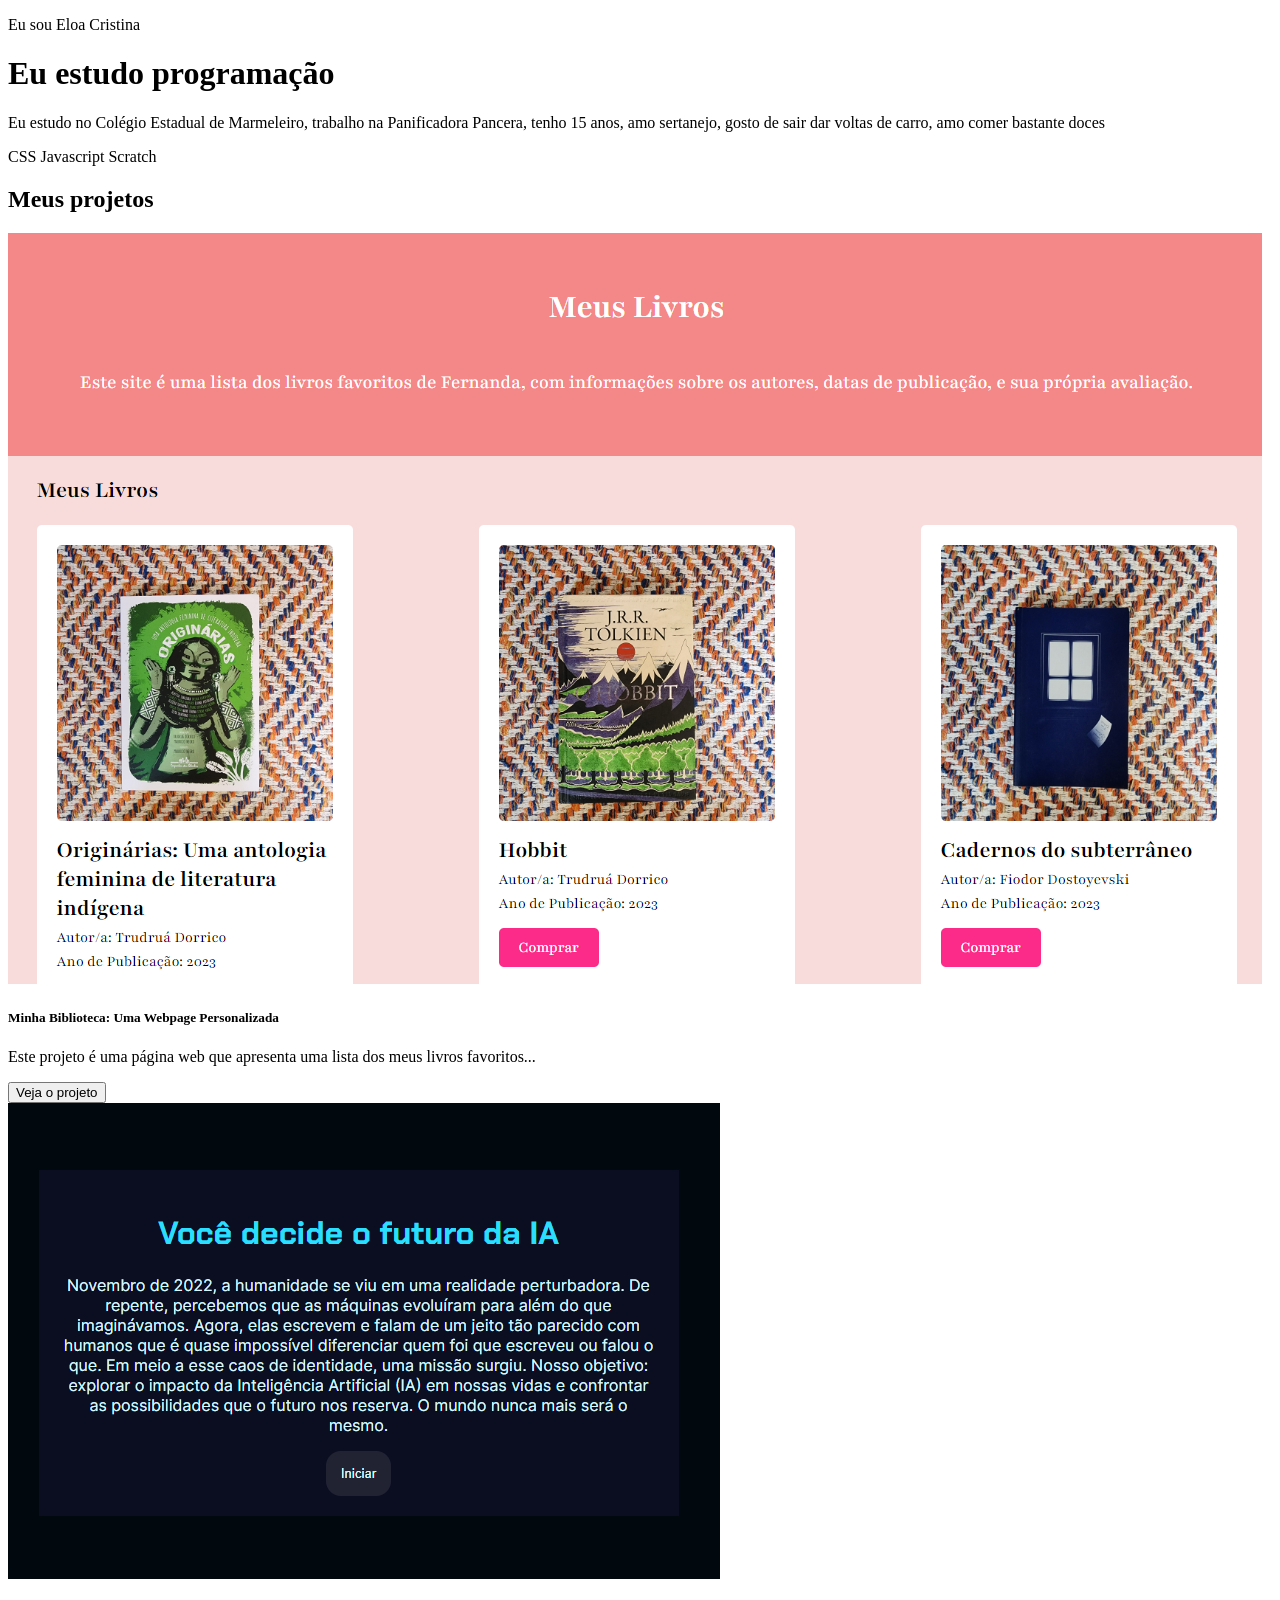
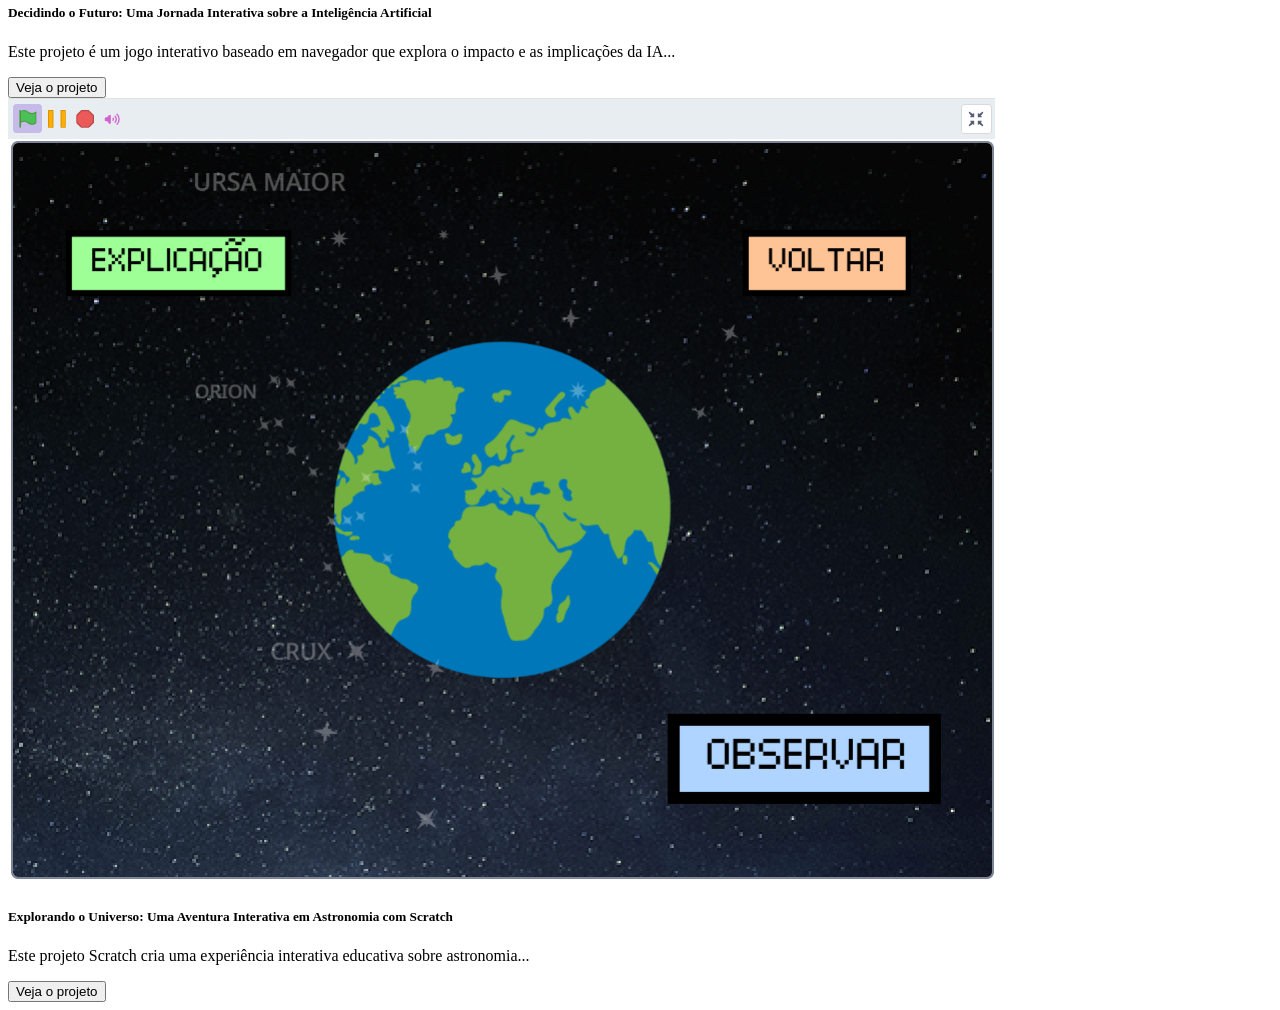
==== index.html @ abef5f3c "teste" ====
<!DOCTYPE html>
<html lang="pt-br">
<head>
    <meta charset="UTF-8">
    <meta name="viewport" content="width=device-width, initial-scale=1.0">
    <title>Portfolio da Eloa</title>
</head>
<body>
    <header>
        <p class="destaque">Eu sou Eloa Cristina</p>
        <h1> Eu estudo programação</h1>
        <p>Eu estudo no Colégio Estadual de Marmeleiro, trabalho na Panificadora Pancera, tenho 15 anos, amo sertanejo, gosto de sair dar voltas de carro, amo comer bastante doces</p>
    <div class="selos">
    <span class="selo"></span>
    <span class="selo">CSS</span>
    <span class="selo">Javascript</span>
    <span class="selo">Scratch</span>
    </div>
    </header>
    <main class="conteiner">
        <h2>Meus projetos</h2>
        <div class="linha">
        <!-- Projeto 1 -->
        <div class="cartao">
        <img src="img/projeto-1.png" alt="Imagem do projeto de biblioteca virtual">
        <div class="corpo-cartao">
        <h5>Minha Biblioteca: Uma Webpage Personalizada</h5>
        <p>Este projeto é uma página web que apresenta uma lista dos meus livros favoritos...</p>
        <button class="botao-link" onclick="abrirModal('modal1')">Veja o projeto</button>
        </div>
        </div>
        <!-- Projeto 2 -->
        <div class="cartao">
        <img src="img/projeto-2.png" alt="Imagem do projeto de IA interativa">
        <div class="corpo-cartao">
        <h5>Decidindo o Futuro: Uma Jornada Interativa sobre a Inteligência Artificial</h5>
        <p>Este projeto é um jogo interativo baseado em navegador que explora o impacto e as implicações da IA...</p>
        <button class="botao-link" onclick="abrirModal('modal2')">Veja o projeto</button>
        </div>
        </div>
        <!-- Projeto 3 -->
        <div class="cartao">
        <img src="img/projeto-3.png" alt="Imagem do projeto de astronomia com Scratch">
        <div class="corpo-cartao">
        <h5>Explorando o Universo: Uma Aventura Interativa em Astronomia com Scratch</h5>
        <p>Este projeto Scratch cria uma experiência interativa educativa sobre astronomia...</p>
        <button class="botao-link" onclick="abrirModal('modal3')">Veja o projeto</button>
        </div>
        </div>
        </div>
        </main>
    </body>
    </html>
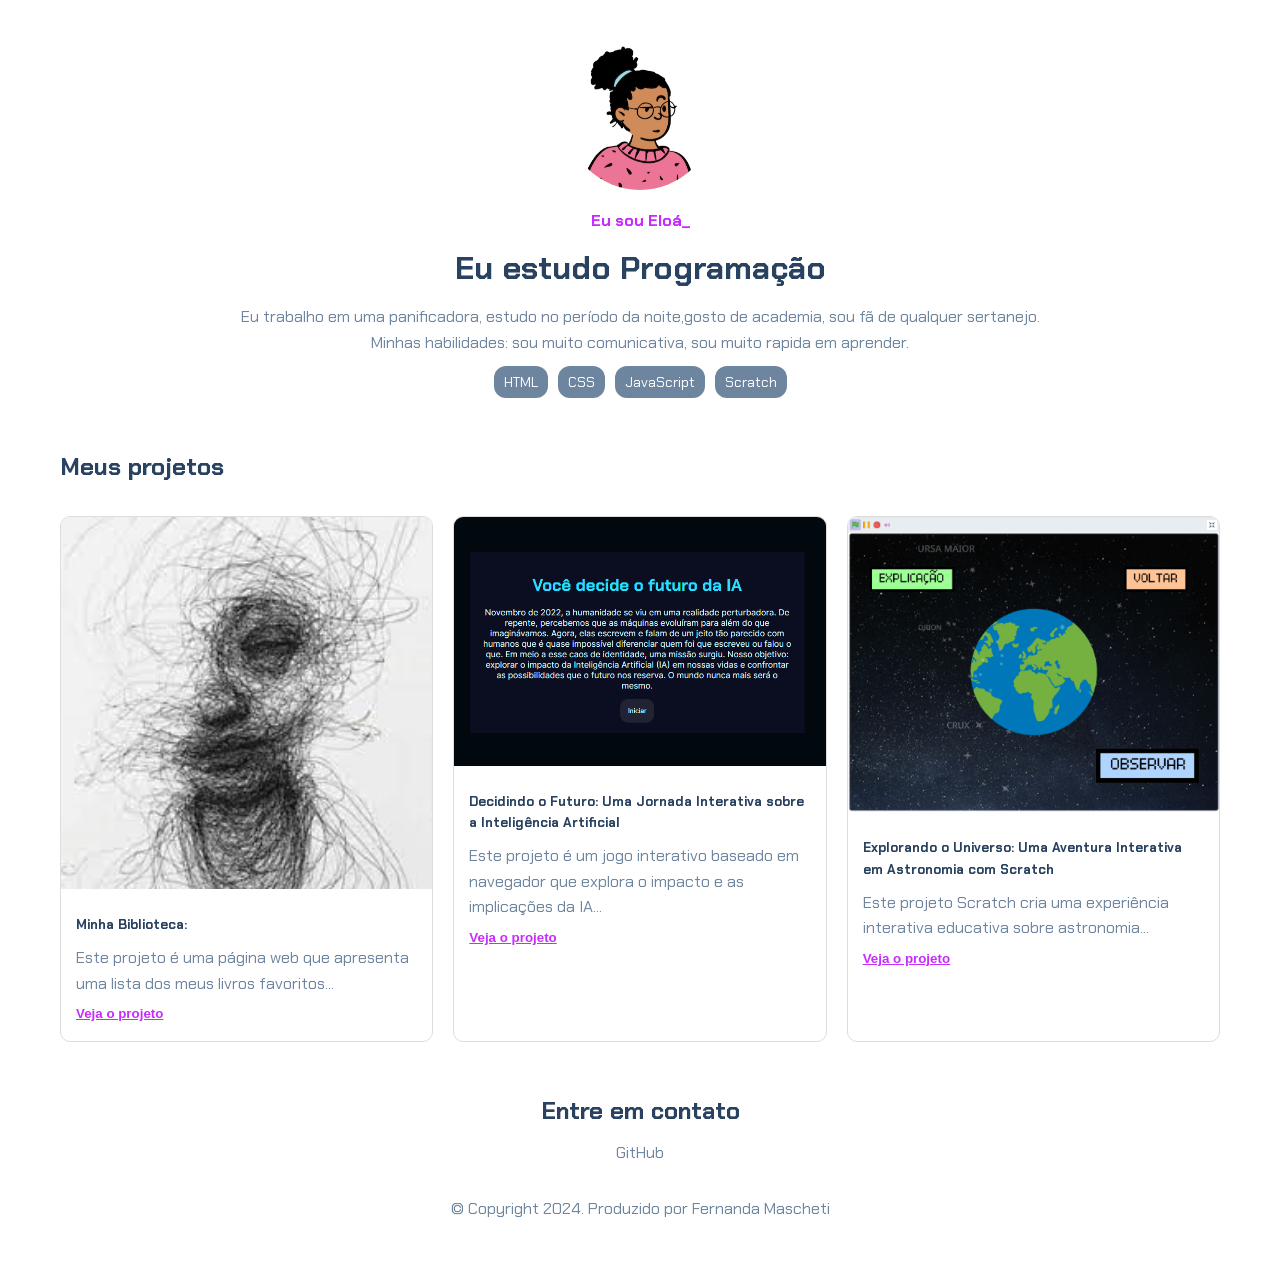
==== commit 23e3f539: "rfhtrhyj" ====
--- a/index.html
+++ b/index.html
@@ -1,53 +1,116 @@
 <!DOCTYPE html>
 <html lang="pt-br">
+
 <head>
     <meta charset="UTF-8">
     <meta name="viewport" content="width=device-width, initial-scale=1.0">
-    <title>Portfolio da Eloa</title>
+    <link rel="stylesheet" href="styles.css">
+    <title>Portfólio da Fernanda</title>
 </head>
+
 <body>
-    <header>
-        <p class="destaque">Eu sou Eloa Cristina</p>
-        <h1> Eu estudo programação</h1>
-        <p>Eu estudo no Colégio Estadual de Marmeleiro, trabalho na Panificadora Pancera, tenho 15 anos, amo sertanejo, gosto de sair dar voltas de carro, amo comer bastante doces</p>
-    <div class="selos">
-    <span class="selo"></span>
-    <span class="selo">CSS</span>
-    <span class="selo">Javascript</span>
-    <span class="selo">Scratch</span>
-    </div>
+    <header class="conteiner centralizado">
+        <img src="img/avatar-perfil.png" alt="avatar da Fernanda" class="avatar">
+        <p class="destaque">Eu sou Eloá_</p>
+        <h1>Eu estudo Programação</h1>
+        <p>Eu trabalho em uma panificadora, estudo no período da noite,gosto de academia, sou fã de qualquer sertanejo. </p>
+        <p>Minhas habilidades: sou muito comunicativa, sou muito rapida em aprender.</p>
+        <div class="selos">
+            <span class="selo">HTML</span>
+            <span class="selo">CSS</span>
+            <span class="selo">JavaScript</span>
+            <span class="selo">Scratch</span>
+        </div>
     </header>
+
     <main class="conteiner">
         <h2>Meus projetos</h2>
         <div class="linha">
-        <!-- Projeto 1 -->
-        <div class="cartao">
-        <img src="img/projeto-1.png" alt="Imagem do projeto de biblioteca virtual">
-        <div class="corpo-cartao">
-        <h5>Minha Biblioteca: Uma Webpage Personalizada</h5>
-        <p>Este projeto é uma página web que apresenta uma lista dos meus livros favoritos...</p>
-        <button class="botao-link" onclick="abrirModal('modal1')">Veja o projeto</button>
+            <!-- Projeto 1 -->
+            <div class="cartao">
+                <img src="images (1).jpeg" alt="Imagem do projeto de biblioteca virtual">
+                <div class="corpo-cartao">
+                    <h5>Minha Biblioteca: </h5>
+                    <p>Este projeto é uma página web que apresenta uma lista dos meus livros favoritos...</p>
+                    <button class="botao-link" onclick="abrirModal('modal1')">Veja o projeto</button>
+                </div>
+            </div>
+            <!-- Projeto 2 -->
+            <div class="cartao">
+                <img src="img/projeto-2.png" alt="Imagem do projeto de IA interativa">
+                <div class="corpo-cartao">
+                    <h5>Decidindo o Futuro: Uma Jornada Interativa sobre a Inteligência Artificial</h5>
+                    <p>Este projeto é um jogo interativo baseado em navegador que explora o impacto e as implicações da IA...</p>
+                    <button class="botao-link" onclick="abrirModal('modal2')">Veja o projeto</button>
+                </div>
+            </div>
+            <!-- Projeto 3 -->
+            <div class="cartao">
+                <img src="img/projeto-3.png" alt="Imagem do projeto de astronomia com Scratch">
+                <div class="corpo-cartao">
+                    <h5>Explorando o Universo: Uma Aventura Interativa em Astronomia com Scratch</h5>
+                    <p>Este projeto Scratch cria uma experiência interativa educativa sobre astronomia...</p>
+                    <button class="botao-link" onclick="abrirModal('modal3')">Veja o projeto</button>
+                </div>
+            </div>
         </div>
+    </main>
+
+    <!-- Modais -->
+    <div id="modal1" class="modal">
+        <div class="conteudo-modal">
+            <span class="fechar" onclick="fecharModal('modal1')">&times;</span>
+            <h5>Minha Biblioteca: Uma Webpage Personalizada</h5>
+            <p>O projeto é uma página web criada com HTML e CSS...</p>
+            <img src="img/projeto-1.png" class="imagem-cheia">
+            <div class="rodape-modal">
+                <a href="https://femascheti.github.io/minhas-leituras/">Ver projeto ao vivo</a>
+                <a href="https://github.com/femascheti/minhas-leituras">Ver código do projeto</a>
+            </div>
         </div>
-        <!-- Projeto 2 -->
-        <div class="cartao">
-        <img src="img/projeto-2.png" alt="Imagem do projeto de IA interativa">
-        <div class="corpo-cartao">
-        <h5>Decidindo o Futuro: Uma Jornada Interativa sobre a Inteligência Artificial</h5>
-        <p>Este projeto é um jogo interativo baseado em navegador que explora o impacto e as implicações da IA...</p>
-        <button class="botao-link" onclick="abrirModal('modal2')">Veja o projeto</button>
+    </div>
+
+    <div id="modal2" class="modal">
+        <div class="conteudo-modal">
+            <span class="fechar" onclick="fecharModal('modal2')">&times;</span>
+            <h5>Decidindo o Futuro</h5>
+            <p>O projeto consiste em uma aplicação web interativa...</p>
+            <img src="img/projeto-2.png" class="imagem-cheia">
+            <div class="rodape-modal">
+                <a href="https://femascheti.github.io/tecnicas-computacionais-refletindo-sobre-ia/">Ver projeto ao vivo</a>
+                <a href="https://github.com/femascheti/tecnicas-computacionais-refletindo-sobre-ia">Ver código do projeto</a>
+            </div>
         </div>
+    </div>
+
+    <div id="modal3" class="modal">
+        <div class="conteudo-modal">
+            <span class="fechar" onclick="fecharModal('modal3')">&times;</span>
+            <h5>Explorando o Universo</h5>
+            <p>O projeto é uma aplicação educativa interativa focada em astronomia...</p>
+            <img src="img/projeto-3.png" class="imagem-cheia">
+            <div class="rodape-modal">
+                <a href="https://scratch.mit.edu/projects/951732825/">Ver projeto ao vivo</a>
+            </div>
         </div>
-        <!-- Projeto 3 -->
-        <div class="cartao">
-        <img src="img/projeto-3.png" alt="Imagem do projeto de astronomia com Scratch">
-        <div class="corpo-cartao">
-        <h5>Explorando o Universo: Uma Aventura Interativa em Astronomia com Scratch</h5>
-        <p>Este projeto Scratch cria uma experiência interativa educativa sobre astronomia...</p>
-        <button class="botao-link" onclick="abrirModal('modal3')">Veja o projeto</button>
+    </div>
+
+    <footer class="conteiner">
+        <h2>Entre em contato</h2>
+        <div class="redes">
+            <a href="https://github.com/femascheti">GitHub</a>
         </div>
-        </div>
-        </div>
-        </main>
-    </body>
-    </html>
+        <p>© Copyright 2024. Produzido por Fernanda Mascheti</p>
+    </footer>
+
+    <script>
+        function abrirModal(id) {
+            document.getElementById(id).style.display = 'block';
+        }
+        function fecharModal(id) {
+            document.getElementById(id).style.display = 'none';
+        }
+    </script>
+</body>
+
+</html>
--- a/styles.css
+++ b/styles.css
@@ -0,0 +1,177 @@
+@import url('https://fonts.googleapis.com/css2?family=Chakra+Petch:wght@300;400;700&display=swap');
+
+* {
+    box-sizing: border-box;
+    margin: 0;
+    padding: 0;
+}
+
+body {
+    font-family: 'Chakra Petch', sans-serif;
+    color: #6E859F; /* cor-principal */
+    background-color: #fff;
+    line-height: 1.6;
+    padding: 20px;
+}
+
+.conteiner {
+    max-width: 1200px;
+    margin: auto;
+    padding: 20px;
+}
+
+.centralizado {
+    text-align: center;
+}
+
+.avatar {
+    border-radius: 50%;
+    width: 150px;
+    height: 150px;
+}
+
+h1, h2, h5 {
+    color: #284260; /* cor-secundaria */
+    font-weight: 700;
+    margin: 10px 0;
+}
+
+.destaque {
+    font-weight: 700;
+    color: #C92BFC; /* cor-destaque */
+    margin-top: 10px;
+}
+
+.selos {
+    display: flex;
+    justify-content: center;
+    gap: 10px;
+    flex-wrap: wrap;
+    margin-top: 10px;
+}
+
+.selo {
+    background-color: #6E859F; /* cor-principal */
+    color: white;
+    padding: 5px 10px;
+    border-radius: 12px;
+    font-size: 14px;
+}
+
+.linha {
+    display: flex;
+    flex-wrap: wrap;
+    gap: 20px;
+    margin-top: 30px;
+    justify-content: space-between;
+}
+
+.cartao {
+    flex: 1 1 calc(33% - 20px);
+    border: 1px solid #ddd;
+    border-radius: 10px;
+    overflow: hidden;
+    display: flex;
+    flex-direction: column;
+}
+
+.cartao img {
+    width: 100%;
+    height: auto;
+}
+
+.corpo-cartao {
+    padding: 15px;
+}
+
+.botao-link {
+    color: #C92BFC; /* cor-destaque */
+    background: none;
+    border: none;
+    cursor: pointer;
+    font-weight: 700;
+    margin-top: 10px;
+    text-decoration: underline;
+}
+
+.botao-link:hover {
+    color: #6E859F; /* cor-principal */
+}
+
+a {
+    text-decoration: none;
+    color: #6E859F; /* cor-principal */
+}
+
+a:hover {
+    color: #C92BFC; /* cor-destaque */
+}
+
+footer {
+    text-align: center;
+    margin-top: 50px;
+}
+
+footer .redes {
+    margin-bottom: 20px;
+}
+
+footer p {
+    margin-top: 30px;
+}
+
+/* Modal */
+.modal {
+    display: none;
+    position: fixed;
+    z-index: 999;
+    padding: 20px;
+    left: 0;
+    top: 0;
+    width: 100%;
+    height: 100%;
+    overflow: auto;
+    background-color: rgba(0,0,0,0.6);
+}
+
+.conteudo-modal {
+    background-color: #fff;
+    margin: auto;
+    padding: 20px;
+    max-width: 600px;
+    border-radius: 8px;
+    position: relative;
+}
+
+.fechar {
+    position: absolute;
+    top: 15px;
+    right: 20px;
+    font-size: 28px;
+    font-weight: bold;
+    color: #999;
+    cursor: pointer;
+}
+
+.imagem-cheia {
+    width: 100%;
+    margin-top: 15px;
+    border-radius: 5px;
+}
+
+.rodape-modal {
+    display: flex;
+    justify-content: space-between;
+    margin-top: 20px;
+}
+
+/* Responsivo */
+@media (max-width: 768px) {
+    .linha {
+        flex-direction: column;
+    }
+
+    .cartao {
+        flex: 1 1 100%;
+    }
+}
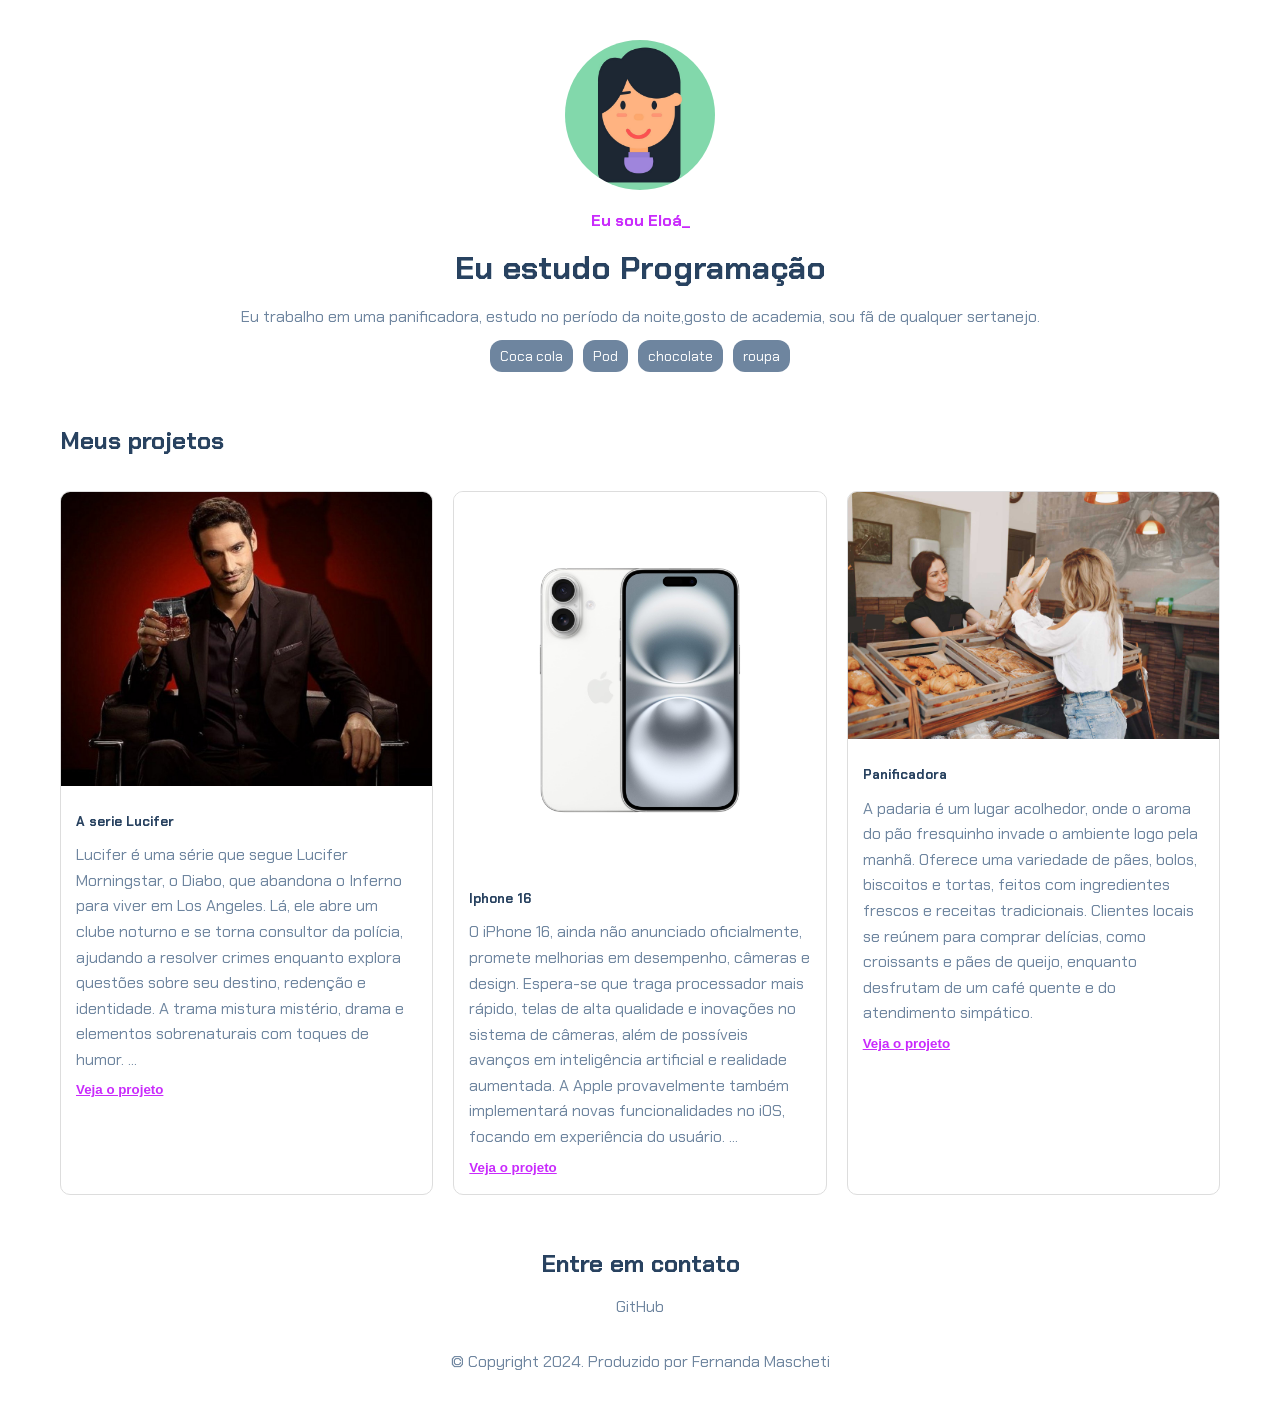
==== commit 518df124: "dbjhehfbh" ====
--- a/index.html
+++ b/index.html
@@ -10,16 +10,15 @@
 
 <body>
     <header class="conteiner centralizado">
-        <img src="img/avatar-perfil.png" alt="avatar da Fernanda" class="avatar">
+        <img src="4819322-avatar-feminino-mulher-perfil-icone-para-rede-vetor.jpg" alt="avatar da Fernanda" class="avatar">
         <p class="destaque">Eu sou Eloá_</p>
         <h1>Eu estudo Programação</h1>
         <p>Eu trabalho em uma panificadora, estudo no período da noite,gosto de academia, sou fã de qualquer sertanejo. </p>
-        <p>Minhas habilidades: sou muito comunicativa, sou muito rapida em aprender.</p>
         <div class="selos">
-            <span class="selo">HTML</span>
-            <span class="selo">CSS</span>
-            <span class="selo">JavaScript</span>
-            <span class="selo">Scratch</span>
+            <span class="selo">Coca cola</span>
+            <span class="selo">Pod</span>
+            <span class="selo">chocolate</span>
+            <span class="selo">roupa</span>
         </div>
     </header>
 
@@ -28,28 +27,40 @@
         <div class="linha">
             <!-- Projeto 1 -->
             <div class="cartao">
-                <img src="images (1).jpeg" alt="Imagem do projeto de biblioteca virtual">
+                <img src="content_pic-1068x846.jpg" alt="Imagem do projeto de biblioteca virtual">
                 <div class="corpo-cartao">
-                    <h5>Minha Biblioteca: </h5>
-                    <p>Este projeto é uma página web que apresenta uma lista dos meus livros favoritos...</p>
+                    <h5>A serie Lucifer </h5>
+                    <p>Lucifer é uma série que segue Lucifer Morningstar, o Diabo, que abandona o Inferno para viver em Los Angeles. Lá, ele abre um clube noturno e se torna consultor da polícia, ajudando a resolver crimes enquanto explora questões sobre seu destino, redenção e identidade. A trama mistura mistério, drama e elementos sobrenaturais com toques de humor.
+
+
+
+
+...</p>
                     <button class="botao-link" onclick="abrirModal('modal1')">Veja o projeto</button>
                 </div>
             </div>
             <!-- Projeto 2 -->
             <div class="cartao">
-                <img src="img/projeto-2.png" alt="Imagem do projeto de IA interativa">
+                <img src="61ctYsUobKL.jpg" alt="Imagem do projeto de IA interativa">
                 <div class="corpo-cartao">
-                    <h5>Decidindo o Futuro: Uma Jornada Interativa sobre a Inteligência Artificial</h5>
-                    <p>Este projeto é um jogo interativo baseado em navegador que explora o impacto e as implicações da IA...</p>
+                    <h5>Iphone 16</h5>
+                    <p>O iPhone 16, ainda não anunciado oficialmente, promete melhorias em desempenho, câmeras e design. Espera-se que traga processador mais rápido, telas de alta qualidade e inovações no sistema de câmeras, além de possíveis avanços em inteligência artificial e realidade aumentada. A Apple provavelmente também implementará novas funcionalidades no iOS, focando em experiência do usuário.
+
+
+
+
+...</p>
                     <button class="botao-link" onclick="abrirModal('modal2')">Veja o projeto</button>
                 </div>
             </div>
             <!-- Projeto 3 -->
             <div class="cartao">
-                <img src="img/projeto-3.png" alt="Imagem do projeto de astronomia com Scratch">
+                <img src="O-que-vender-numa-padaria.jpg" alt="Imagem do projeto de astronomia com Scratch">
                 <div class="corpo-cartao">
-                    <h5>Explorando o Universo: Uma Aventura Interativa em Astronomia com Scratch</h5>
-                    <p>Este projeto Scratch cria uma experiência interativa educativa sobre astronomia...</p>
+                    <h5>Panificadora</h5>
+                    <p>A padaria é um lugar acolhedor, onde o aroma do pão fresquinho invade o ambiente logo pela manhã. Oferece uma variedade de pães, bolos, biscoitos e tortas, feitos com ingredientes frescos e receitas tradicionais. Clientes locais se reúnem para comprar delícias, como croissants e pães de queijo, enquanto desfrutam de um café quente e do atendimento simpático.
+
+</p>
                     <button class="botao-link" onclick="abrirModal('modal3')">Veja o projeto</button>
                 </div>
             </div>
@@ -60,9 +71,9 @@
     <div id="modal1" class="modal">
         <div class="conteudo-modal">
             <span class="fechar" onclick="fecharModal('modal1')">&times;</span>
-            <h5>Minha Biblioteca: Uma Webpage Personalizada</h5>
-            <p>O projeto é uma página web criada com HTML e CSS...</p>
-            <img src="img/projeto-1.png" class="imagem-cheia">
+            <h5>Personagens de lucifer</h5>
+            <p>Lucifer Morningstar, o diabo carismático que abandona o Inferno, se junta à polícia de Los Angeles. Chloe Decker, uma detetive determinada, é sua parceira, enquanto Mazikeen, a demônio leal, ajuda Lucifer em suas aventuras. Outros personagens incluem Amenadiel, irmão protetor de Lucifer, Linda, a psicóloga que o ajuda, e Trixie, filha de Chloe, que traz leveza à trama.</p>
+            <img src="116142601-lucifer.webp" class="imagem-cheia">
             <div class="rodape-modal">
                 <a href="https://femascheti.github.io/minhas-leituras/">Ver projeto ao vivo</a>
                 <a href="https://github.com/femascheti/minhas-leituras">Ver código do projeto</a>
@@ -73,9 +84,23 @@
     <div id="modal2" class="modal">
         <div class="conteudo-modal">
             <span class="fechar" onclick="fecharModal('modal2')">&times;</span>
-            <h5>Decidindo o Futuro</h5>
-            <p>O projeto consiste em uma aplicação web interativa...</p>
-            <img src="img/projeto-2.png" class="imagem-cheia">
+            <h5>Cuidados com o Iphone 16</h5>
+            <p>Com o lançamento do iPhone 16 (ou modelo futuro), é bom estar atento a cuidados para garantir que ele funcione bem e dure mais tempo. Aqui estão algumas dicas:
+
+Capinha e Película: Use uma capinha resistente e película protetora para proteger contra quedas e arranhões.
+
+Evite Temperaturas Extremas: Não exponha seu iPhone a calor excessivo ou frio intenso. Isso pode afetar a bateria e os componentes internos.
+
+Carregamento Adequado: Use carregadores originais ou certificados para evitar danos à bateria. Evite carregar o aparelho até 100% constantemente ou deixá-lo descarregar completamente.
+
+Limpeza Regular: Limpe o iPhone com um pano de microfibra. Evite líquidos abrasivos e tome cuidado com o carregador e as portas de fones.
+
+Atualizações de Software: Mantenha o sistema operacional sempre atualizado para garantir desempenho, segurança e novos recursos.
+
+Backup Frequente: Faça backup regularmente via iCloud ou iTunes para não perder dados importantes em caso de falhas ou perda do dispositivo.
+
+</p>
+            <img src="Capa-iPhone-16.png.png" class="imagem-cheia">
             <div class="rodape-modal">
                 <a href="https://femascheti.github.io/tecnicas-computacionais-refletindo-sobre-ia/">Ver projeto ao vivo</a>
                 <a href="https://github.com/femascheti/tecnicas-computacionais-refletindo-sobre-ia">Ver código do projeto</a>
@@ -86,9 +111,14 @@
     <div id="modal3" class="modal">
         <div class="conteudo-modal">
             <span class="fechar" onclick="fecharModal('modal3')">&times;</span>
-            <h5>Explorando o Universo</h5>
-            <p>O projeto é uma aplicação educativa interativa focada em astronomia...</p>
-            <img src="img/projeto-3.png" class="imagem-cheia">
+            <h5>Fabricação de paẽs</h5>
+            <p>A fabricação do pão francês começa com a mistura de farinha, água, fermento e sal, formando uma massa que é sovada e descansada. Após a modelagem em pequenas bolinhas, a massa é fermentada por mais tempo, o que confere leveza e crocância. No forno, o pão assa até atingir uma crosta dourada e um miolo macio.
+
+
+
+
+</p>
+            <img src="images.jpeg" class="imagem-cheia">
             <div class="rodape-modal">
                 <a href="https://scratch.mit.edu/projects/951732825/">Ver projeto ao vivo</a>
             </div>
